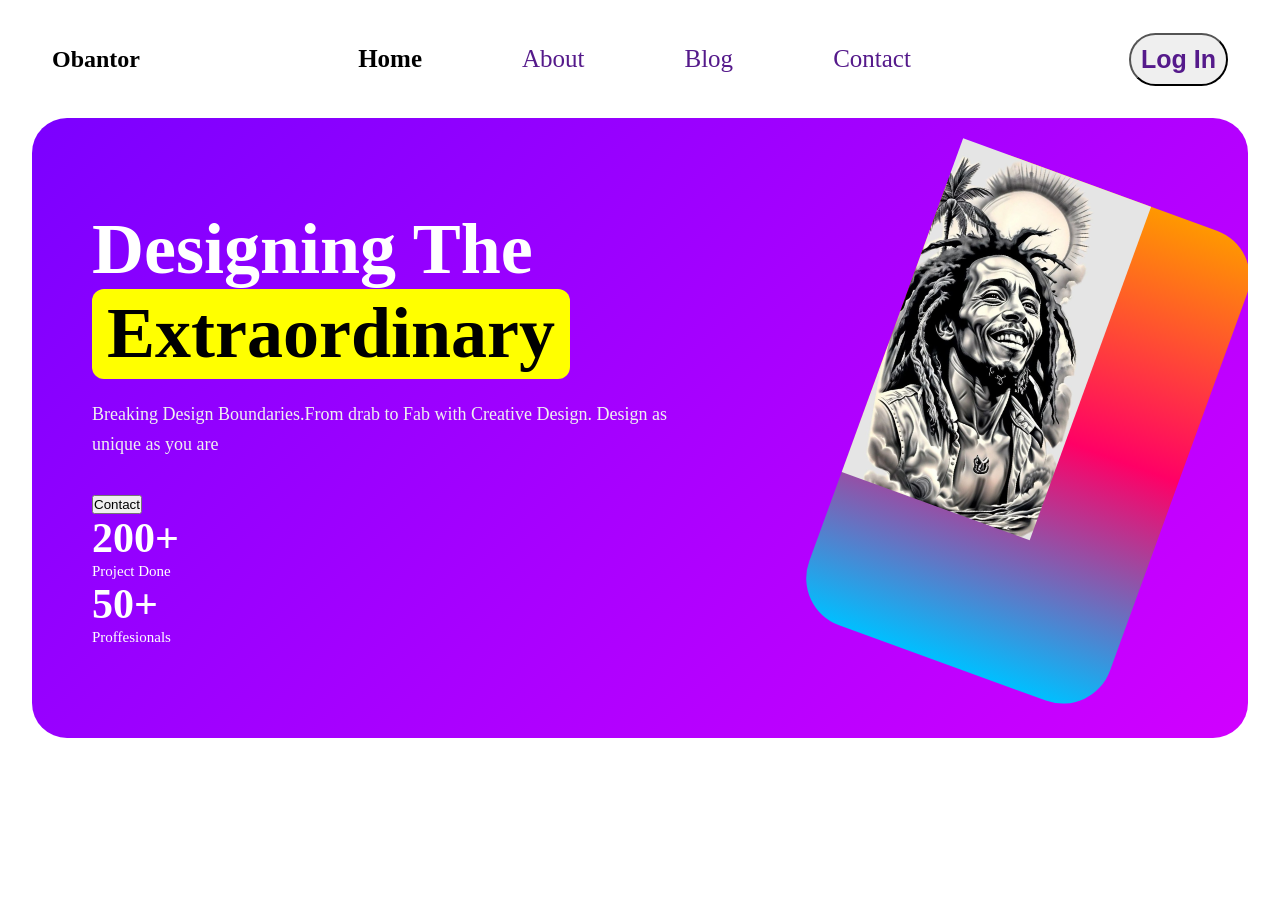
==== index.html @ 90028f52 "git Init git commit" ====
<!DOCTYPE html>
<html lang="en">

<head>
    <meta charset="UTF-8">
    <meta name="viewport" content="width=
    , initial-scale=1.0">
    <title>OSi LANDING PAGE</title>
    <link rel="stylesheet" href="./style.css">
</head>

<body>

    <!-- header section -->

    <header>

        <!-- header-nav section -->
        <nav>
            <h1>Obantor</h1>
            <ul class="ul-class">
                <li><a href=""><b class="b-ul">Home</b></a></li>
                <li><a href="">About</a></li>
                <li><a href="">Blog</a></li>
                <li><a href="">Contact</a></li>
            </ul>
            <button class="nav-button" type="submit"><a href=""><strong>Log In</strong></a></button>
        </nav>
    </header>
    <!-- hero section -->

<section class="hero">
    <div class="hero-text">
        <h1>Designing The <br> <span class="highlight">Extraordinary</span></h1>
        <p>Breaking Design Boundaries.From drab to Fab with Creative Design. Design as unique as you are</p>

        <div class="hero-bottom"><button class="Contact-btn">Contact</button>
        <div class="stats">
            <h2>200+</h2>
            <span>Project Done</span>

        </div>

        <div class="stats">
            <h2>50+</h2>
            <span>Proffesionals</span>
        </div>
        </div>
    </div>

    <div class="hero-image">
        <img src="./_ (1).jpeg" alt=" A pictuere" width="200px">
    </div>

</section>

</body>

</html>
---- style.css ----
*{
    margin: 0;
    padding: 0;
    box-sizing: border-box;
}

body{
width: 100%;
max-width: 95%;
margin: auto;
}

header{

}

nav{
    display: flex;
    justify-content: space-between;
    align-items: center;
    padding: 20px;
}

.ul-class{
    display: flex;
    list-style: none;
    padding: 10px;
}

.ul-class li{
    margin: 10px;
    font-size: 25px;
    padding: 5px 40px;
}

.ul-class li a{
    text-decoration: none;
}

.nav-button{
    font-size: 25px;
    padding: 10px;
    border-radius: 50px;
}

.nav-button a{
    text-decoration: none;
}

.b-ul{
    color:black;
}

/* hero section */

.hero{
    background: linear-gradient(135deg,#7b00ff,#d100ff);
    border-radius: 35px;
    padding: 60px;
    display: flex;
    justify-content: space-between;
    align-items: center;
    overflow: hidden;
    position: relative;
}

.hero-text{
    width: 55%;
    color: white;
}

.hero-text h1{
    font-size: 72px;
    line-height: 1.1;
    margin-bottom: 20px;
}

.highlight{
    background: yellow;
    color: black;
    padding: 5px 15px;
    border-radius: 12px;
    display: inline-block;
}

.hero-text p{
    font-size: 18px;
    line-height: 1.7;
    margin-bottom: 35px;
    color: #f0f0f0;

}

.hero-bottpm{
    display: flex;
    align-items: center;
    gap: 40px;

}

.contact-btn{
    background: yellow;
    color: black;
    border: none;
    padding: 18px 45px;
    border-radius: 40px;
    font-size: 18px;
    font-weight: bold;
    cursor: pointer;
}

.stats h2{
    font-size: 42px;

}

.stats span{
    font-size: 15px;
    color: #ee;
}


/* hero image */
.hero-image{
    width: 320px;
    height: 500px;
    background: linear-gradient(180deg,#ff9800,#ff0066,#00bfff);
    border-radius: 50px;
    transform: rotate(20deg);
    box-shadow: 0 20px 40px rgba(0,0,0,0,4);
    position: relative;

}

.hero-image::before,
.hero-image::after{
    content: "";
    position: absolute;
    background: white;
    border-radius: 20px;
}

.hero-image ::before{
    width: 120px;
    height: 120px;
    top: 40px;
    right: 30px;
}

.hero-image ::after{
    width: 90px;
    height: 90px;
    bottom: 50px;
    left: 40px;
}



/* cards   ............... */
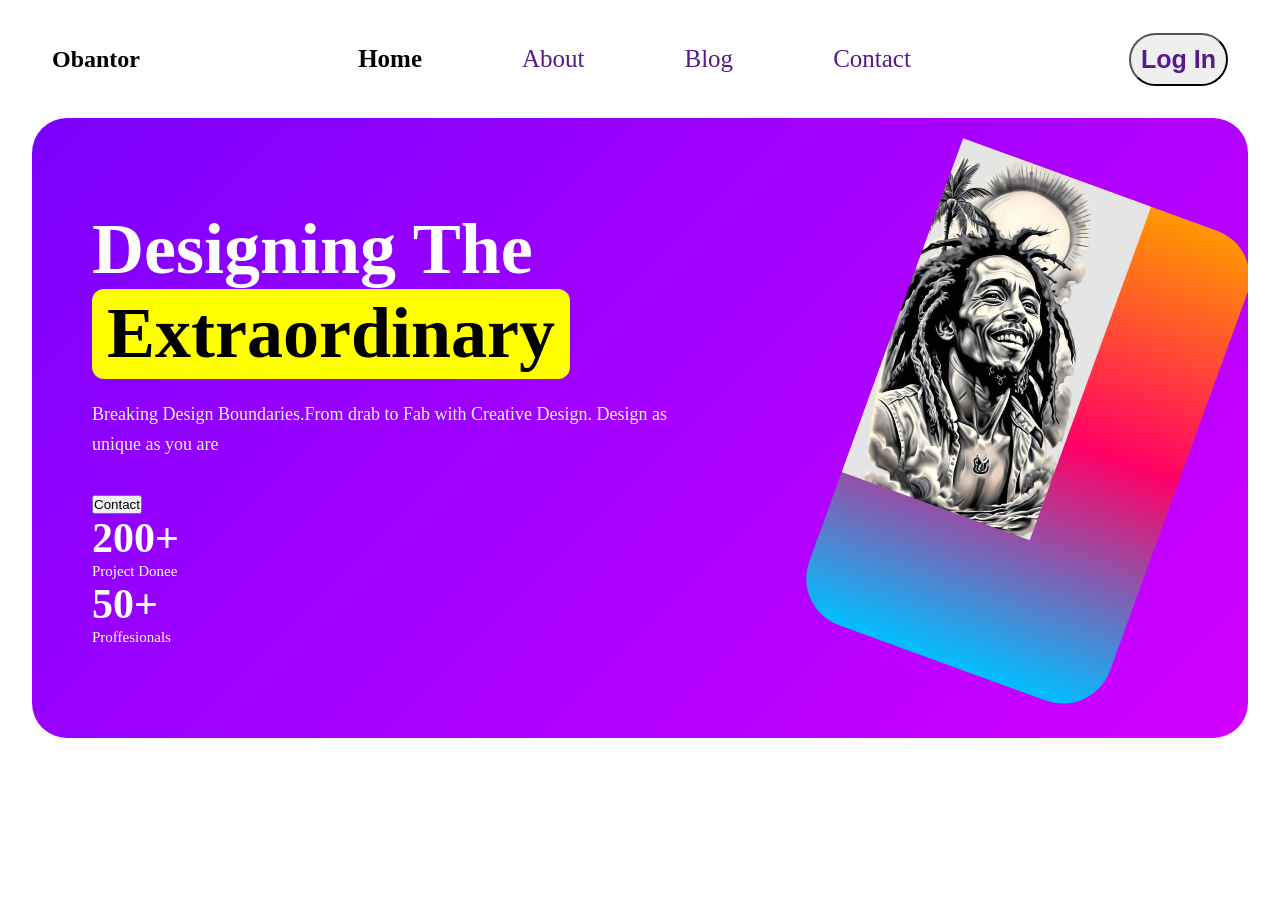
==== commit ca94cc45: "first commit" ====
--- a/index.html
+++ b/index.html
@@ -37,7 +37,7 @@
         <div class="hero-bottom"><button class="Contact-btn">Contact</button>
         <div class="stats">
             <h2>200+</h2>
-            <span>Project Done</span>
+            <span>Project Donee</span>
 
         </div>
 
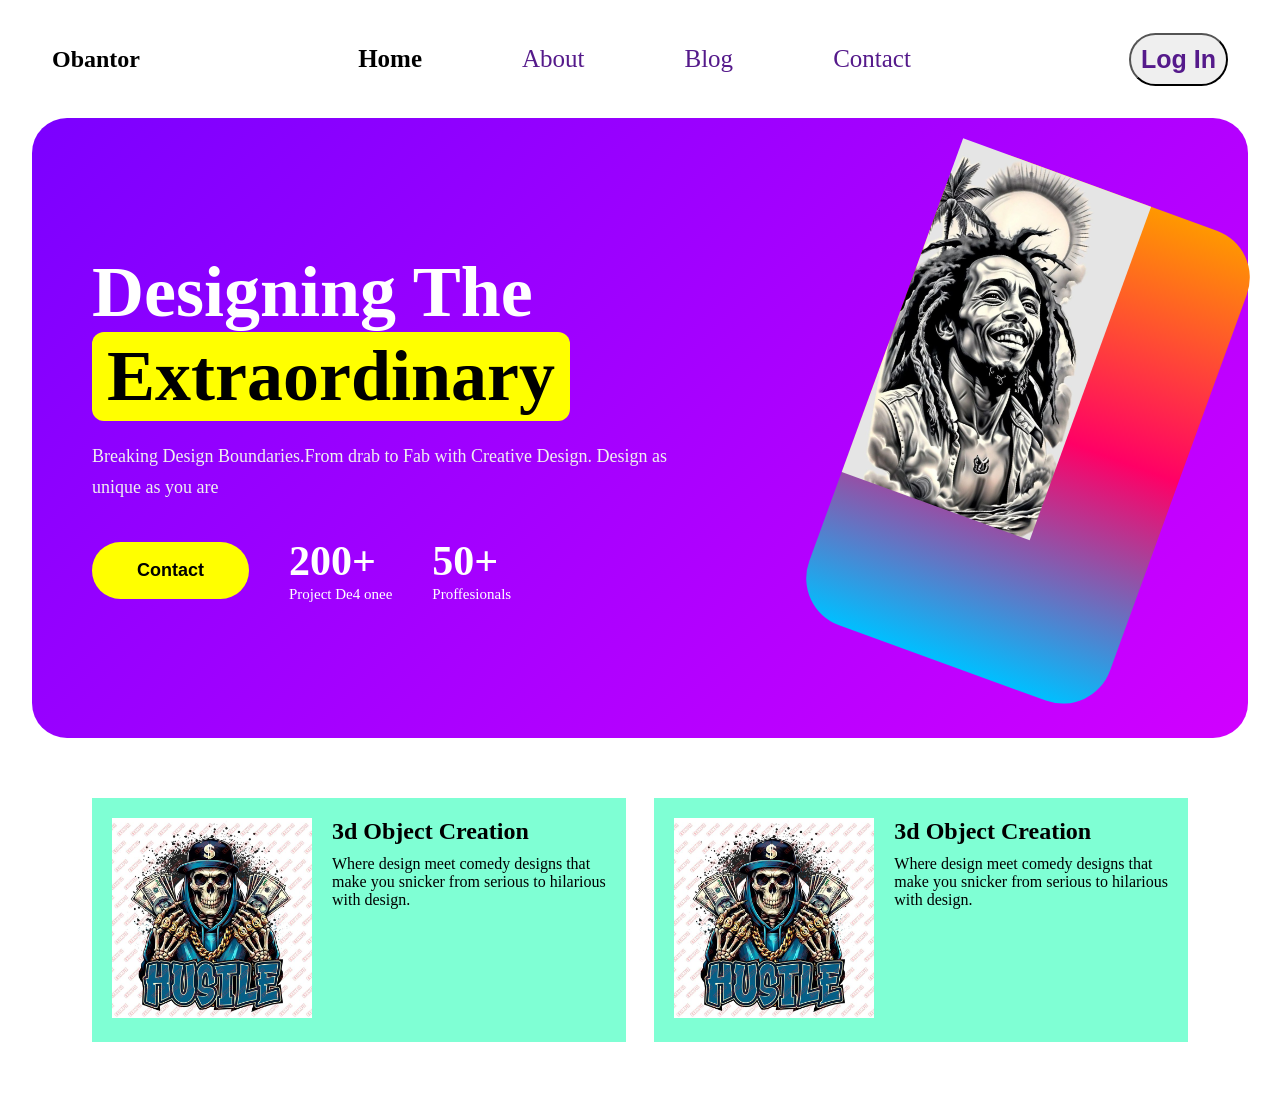
==== commit ea4365a2: "first commit" ====
--- a/index.html
+++ b/index.html
@@ -29,30 +29,62 @@
     </header>
     <!-- hero section -->
 
-<section class="hero">
-    <div class="hero-text">
-        <h1>Designing The <br> <span class="highlight">Extraordinary</span></h1>
-        <p>Breaking Design Boundaries.From drab to Fab with Creative Design. Design as unique as you are</p>
+    <section class="hero">
+        <div class="hero-text">
+            <h1>Designing The <br> <span class="highlight">Extraordinary</span></h1>
+            <p>Breaking Design Boundaries.From drab to Fab with Creative Design. Design as unique as you are</p>
 
-        <div class="hero-bottom"><button class="Contact-btn">Contact</button>
-        <div class="stats">
-            <h2>200+</h2>
-            <span>Project Donee</span>
+            <div class="hero-bottom"><button class="Contact-button">Contact</button>
+                <div class="stats">
+                    <h2>200+</h2>
+                    <span>Project De4 onee</span>
 
+                </div>
+
+                <div class="stats">
+                    <h2>50+</h2>
+                    <span>Proffesionals</span>
+                </div>
+            </div>
         </div>
 
-        <div class="stats">
-            <h2>50+</h2>
-            <span>Proffesionals</span>
+        <div class="hero-image">
+            <img src="./_ (1).jpeg" alt=" A pictuere" width="200px">
         </div>
-        </div>
-    </div>
 
-    <div class="hero-image">
-        <img src="./_ (1).jpeg" alt=" A pictuere" width="200px">
-    </div>
+    </section>
+<!-- Cards section -->
+    <footer>
+        <section class="Footer-section">
+            <div  class="Footer-left">
+                <div class="Footer-image">
+                    <img src="./Relax T-shirt, Vintage Shirt, Men's Women's Slogan T-shirt, Retro Saying Tee -.jpeg" width="200px" height="200px">
 
-</section>
+                </div>
+
+                <div class="Footer-text">
+                    <h1>3d Object Creation</h1>
+                    <p>Where design meet comedy designs that <br> make you snicker from serious to hilarious <br> with design.</p>
+
+                </div>
+            </div>
+
+            <div class="Footer-right">
+
+  <div class="Footer-image">
+                    <img src="./Relax T-shirt, Vintage Shirt, Men's Women's Slogan T-shirt, Retro Saying Tee -.jpeg" alt="A picture" width="200px" height="200px">
+
+                </div>
+
+                <div class="Footer-text">
+                    <h1>3d Object Creation</h1>
+                    <p>Where design meet comedy designs that <br> make you snicker from serious to hilarious <br> with design.</p>
+
+                </div>
+
+            </div>
+        </section>
+    </footer>
 
 </body>
 
--- a/style.css
+++ b/style.css
@@ -1,81 +1,79 @@
-*{
+* {
     margin: 0;
     padding: 0;
     box-sizing: border-box;
 }
 
-body{
-width: 100%;
-max-width: 95%;
-margin: auto;
+body {
+    width: 100%;
+    max-width: 95%;
+    margin: auto;
 }
 
-header{
+/* header section */
 
-}
-
-nav{
+nav {
     display: flex;
     justify-content: space-between;
     align-items: center;
     padding: 20px;
 }
 
-.ul-class{
+.ul-class {
     display: flex;
     list-style: none;
     padding: 10px;
 }
 
-.ul-class li{
+.ul-class li {
     margin: 10px;
     font-size: 25px;
     padding: 5px 40px;
 }
 
-.ul-class li a{
+.ul-class li a {
     text-decoration: none;
 }
 
-.nav-button{
+.nav-button {
     font-size: 25px;
     padding: 10px;
     border-radius: 50px;
 }
 
-.nav-button a{
+.nav-button a {
     text-decoration: none;
 }
 
-.b-ul{
-    color:black;
+.b-ul {
+    color: black;
 }
 
 /* hero section */
 
-.hero{
-    background: linear-gradient(135deg,#7b00ff,#d100ff);
+.hero {
+    background: linear-gradient(135deg, #7b00ff, #d100ff);
     border-radius: 35px;
     padding: 60px;
     display: flex;
     justify-content: space-between;
     align-items: center;
-    overflow: hidden;
+    overflow: hiden;
     position: relative;
 }
 
-.hero-text{
+.hero-text {
     width: 55%;
     color: white;
 }
 
-.hero-text h1{
+.hero-text h1 {
     font-size: 72px;
     line-height: 1.1;
     margin-bottom: 20px;
 }
 
-.highlight{
+.highlight {
     background: yellow;
     color: black;
     padding: 5px 15px;
@@ -83,7 +81,7 @@
     display: inline-block;
 }
 
-.hero-text p{
+.hero-text p {
     font-size: 18px;
     line-height: 1.7;
     margin-bottom: 35px;
@@ -91,14 +89,14 @@
 
 }
 
-.hero-bottpm{
+.hero-bottom {
     display: flex;
     align-items: center;
     gap: 40px;
 
 }
 
-.contact-btn{
+.Contact-button {
     background: yellow;
     color: black;
     border: none;
@@ -109,45 +107,45 @@
     cursor: pointer;
 }
 
-.stats h2{
+.stats h2 {
     font-size: 42px;
 
 }
 
-.stats span{
+.stats span {
     font-size: 15px;
-    color: #ee;
+    color: white;
 }
 
 
 /* hero image */
-.hero-image{
+.hero-image {
     width: 320px;
     height: 500px;
-    background: linear-gradient(180deg,#ff9800,#ff0066,#00bfff);
+    background: linear-gradient(180deg, #ff9800, #ff0066, #00bfff);
     border-radius: 50px;
     transform: rotate(20deg);
-    box-shadow: 0 20px 40px rgba(0,0,0,0,4);
+    box-shadow: 0 20px 40px rgba(0, 0, 0, 0, 4);
     position: relative;
 
 }
 
 .hero-image::before,
-.hero-image::after{
+.hero-image::after {
     content: "";
     position: absolute;
     background: white;
     border-radius: 20px;
 }
 
-.hero-image ::before{
+.hero-image ::before {
     width: 120px;
     height: 120px;
     top: 40px;
     right: 30px;
 }
 
-.hero-image ::after{
+.hero-image ::after {
     width: 90px;
     height: 90px;
     bottom: 50px;
@@ -158,3 +156,35 @@
 
 /* cards   ............... */
 
+.Footer-section {
+    display: flex;
+    align-items: center;
+    justify-content: space-between;
+    padding: 60px;
+}
+
+.Footer-left {
+    display: flex;
+    justify-content: space-between;
+    padding: 20px;
+    background-color: aquamarine;
+    gap: 20px;
+}
+
+.Footer-text h1{
+margin-bottom: 10px;
+}
+
+.Footer-text p{
+    font-size: 16px;
+
+}
+
+.Footer-right{
+     display: flex;
+    justify-content: space-between;
+    align-items: cente;
+    padding: 20px;
+    background-color: aquamarine;
+    gap: 20px;
+}
